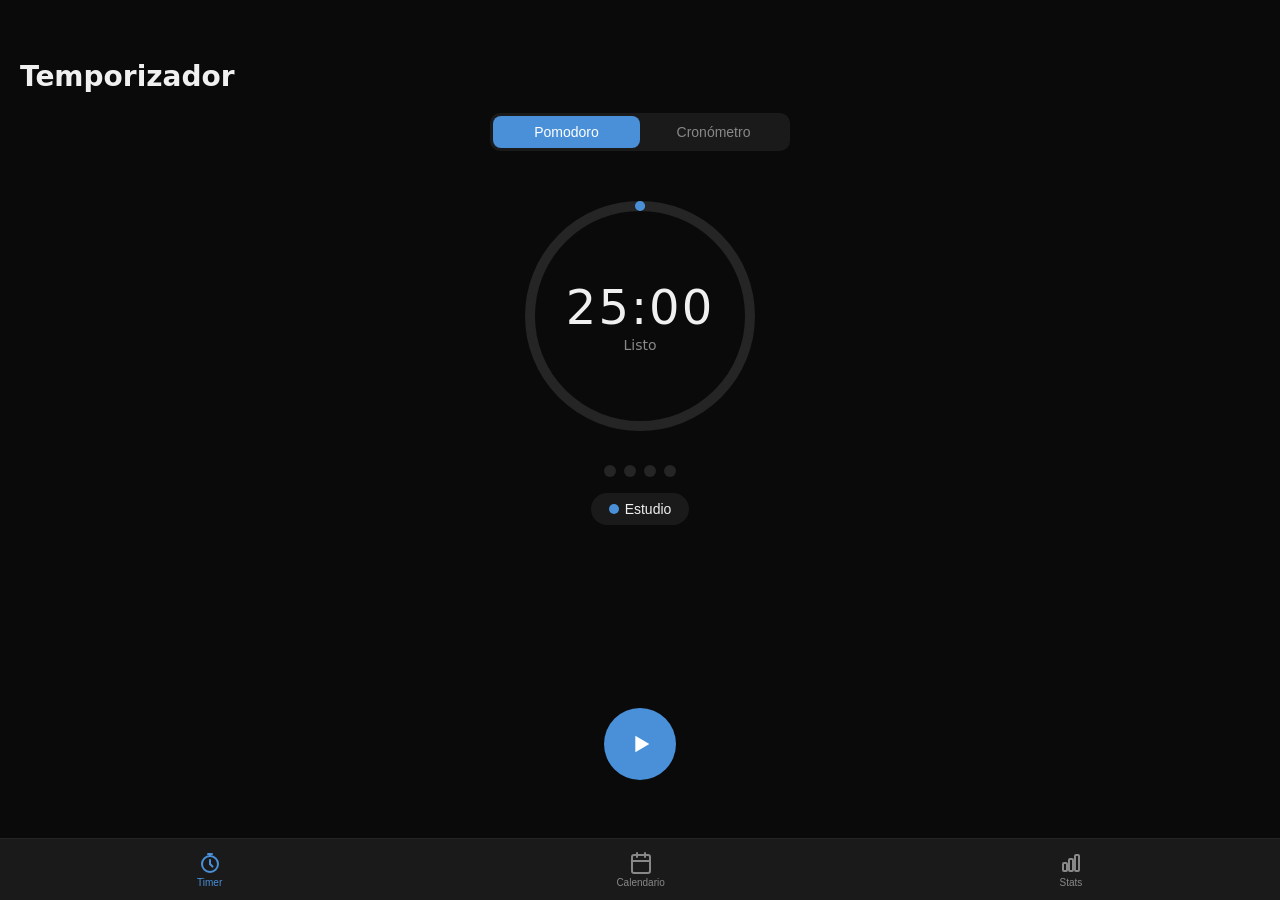
==== index.html @ 179d755c "Add FocusTimer PWA: Pomodoro timer + stopwatch with calendar tracking Personal productivity app with" ====
<!DOCTYPE html>
<html lang="es">
<head>
    <meta charset="UTF-8">
    <meta name="viewport" content="width=device-width, initial-scale=1.0, user-scalable=no, viewport-fit=cover">
    <meta name="apple-mobile-web-app-capable" content="yes">
    <meta name="apple-mobile-web-app-status-bar-style" content="black-translucent">
    <meta name="apple-mobile-web-app-title" content="FocusTimer">
    <meta name="theme-color" content="#0a0a0a">
    <link rel="manifest" href="manifest.json">
    <link rel="apple-touch-icon" href="icon-192.png">
    <link rel="icon" type="image/svg+xml" href="icon-192.svg">
    <title>FocusTimer</title>
    <link rel="stylesheet" href="style.css">
</head>
<body>
    <!-- Tab: Temporizador -->
    <main id="tab-timer" class="tab-content active">
        <h1 class="tab-title">Temporizador</h1>

        <div class="mode-toggle">
            <button class="mode-btn active" data-mode="pomodoro">Pomodoro</button>
            <button class="mode-btn" data-mode="libre">Cronómetro</button>
        </div>

        <!-- Pomodoro Ring -->
        <div id="timer-display" class="timer-display">
            <svg id="ring-svg" class="ring" viewBox="0 0 200 200">
                <circle class="ring-bg" cx="100" cy="100" r="88" />
                <circle id="ring-progress" class="ring-fg" cx="100" cy="100" r="88"
                    stroke-dasharray="553" stroke-dashoffset="0" />
            </svg>
            <div class="timer-center">
                <span id="timer-time" class="timer-time">25:00</span>
                <span id="timer-label" class="timer-label">Listo</span>
            </div>
        </div>

        <!-- Pomodoro dots -->
        <div id="pomodoro-dots" class="pomodoro-dots">
            <span class="dot"></span>
            <span class="dot"></span>
            <span class="dot"></span>
            <span class="dot"></span>
        </div>

        <!-- Category selector -->
        <button id="btn-category" class="category-chip">
            <span id="cat-dot" class="cat-dot"></span>
            <span id="cat-name">Sin categoría</span>
        </button>

        <!-- Controls -->
        <div class="controls">
            <button id="btn-stop" class="ctrl-btn ctrl-secondary hidden">
                <svg viewBox="0 0 24 24"><rect x="6" y="6" width="12" height="12" rx="2"/></svg>
            </button>
            <button id="btn-play" class="ctrl-btn ctrl-primary">
                <svg id="icon-play" viewBox="0 0 24 24"><polygon points="8,5 20,12 8,19"/></svg>
                <svg id="icon-pause" viewBox="0 0 24 24" class="hidden"><rect x="6" y="5" width="4" height="14" rx="1"/><rect x="14" y="5" width="4" height="14" rx="1"/></svg>
            </button>
            <button id="btn-reset" class="ctrl-btn ctrl-secondary hidden">
                <svg viewBox="0 0 24 24"><path d="M3.5 2v6h6M3.7 8A9 9 0 1 1 3 12" fill="none" stroke="currentColor" stroke-width="2" stroke-linecap="round"/></svg>
            </button>
        </div>
    </main>

    <!-- Tab: Calendario -->
    <main id="tab-calendar" class="tab-content">
        <h1 class="tab-title">Calendario</h1>
        <div class="cal-header">
            <button id="cal-prev" class="cal-nav">&lt;</button>
            <span id="cal-month" class="cal-month"></span>
            <button id="cal-next" class="cal-nav">&gt;</button>
        </div>
        <div class="cal-weekdays">
            <span>L</span><span>M</span><span>X</span><span>J</span><span>V</span><span>S</span><span>D</span>
        </div>
        <div id="cal-grid" class="cal-grid"></div>

        <!-- Day detail modal -->
        <div id="day-modal" class="modal hidden">
            <div class="modal-content">
                <div class="modal-header">
                    <h2 id="modal-date"></h2>
                    <button id="modal-close" class="modal-close">&times;</button>
                </div>
                <div id="modal-summary" class="modal-summary"></div>
                <div id="modal-sessions" class="modal-sessions"></div>
            </div>
        </div>
    </main>

    <!-- Tab: Estadísticas -->
    <main id="tab-stats" class="tab-content">
        <h1 class="tab-title">Estadísticas</h1>
        <div class="mode-toggle">
            <button class="period-btn active" data-period="hoy">Hoy</button>
            <button class="period-btn" data-period="semana">Semana</button>
            <button class="period-btn" data-period="mes">Mes</button>
        </div>
        <div class="stats-cards">
            <div class="stat-card">
                <span id="stat-time" class="stat-value">0m</span>
                <span class="stat-label">Tiempo total</span>
            </div>
            <div class="stat-card">
                <span id="stat-sessions" class="stat-value">0</span>
                <span class="stat-label">Sesiones</span>
            </div>
        </div>
        <h3 class="section-title">Por categoría</h3>
        <div id="stats-breakdown" class="stats-breakdown"></div>
        <button id="btn-manage-cats" class="manage-cats-btn">Gestionar categorías</button>
    </main>

    <!-- Category picker modal -->
    <div id="cat-modal" class="modal hidden">
        <div class="modal-content">
            <div class="modal-header">
                <h2>Categoría</h2>
                <button id="cat-modal-close" class="modal-close">&times;</button>
            </div>
            <div id="cat-list" class="cat-list"></div>
        </div>
    </div>

    <!-- Category manager modal -->
    <div id="cat-manager-modal" class="modal hidden">
        <div class="modal-content">
            <div class="modal-header">
                <h2>Categorías</h2>
                <button id="cat-manager-close" class="modal-close">&times;</button>
            </div>
            <div id="cat-manager-list" class="cat-list"></div>
            <div class="cat-editor">
                <input id="cat-edit-name" type="text" placeholder="Nombre" maxlength="30">
                <input id="cat-edit-color" type="color" value="#4A90D9">
                <button id="cat-edit-save" class="cat-save-btn">Agregar</button>
            </div>
        </div>
    </div>

    <!-- Tab bar -->
    <nav class="tab-bar">
        <button class="tab active" data-tab="timer">
            <svg viewBox="0 0 24 24"><circle cx="12" cy="13" r="8" fill="none" stroke="currentColor" stroke-width="2"/><path d="M12 9v4l2.5 2.5" fill="none" stroke="currentColor" stroke-width="2" stroke-linecap="round"/><path d="M12 5V3M10 3h4" fill="none" stroke="currentColor" stroke-width="2" stroke-linecap="round"/></svg>
            <span>Timer</span>
        </button>
        <button class="tab" data-tab="calendar">
            <svg viewBox="0 0 24 24"><rect x="3" y="4" width="18" height="18" rx="2" fill="none" stroke="currentColor" stroke-width="2"/><path d="M16 2v4M8 2v4M3 10h18" fill="none" stroke="currentColor" stroke-width="2" stroke-linecap="round"/></svg>
            <span>Calendario</span>
        </button>
        <button class="tab" data-tab="stats">
            <svg viewBox="0 0 24 24"><rect x="4" y="12" width="4" height="8" rx="1" fill="none" stroke="currentColor" stroke-width="2"/><rect x="10" y="8" width="4" height="12" rx="1" fill="none" stroke="currentColor" stroke-width="2"/><rect x="16" y="4" width="4" height="16" rx="1" fill="none" stroke="currentColor" stroke-width="2"/></svg>
            <span>Stats</span>
        </button>
    </nav>

    <script src="app.js"></script>
</body>
</html>
---- style.css ----
* { margin: 0; padding: 0; box-sizing: border-box; }

:root {
    --bg: #0a0a0a;
    --surface: #1a1a1a;
    --surface2: #252525;
    --text: #f0f0f0;
    --text2: #888;
    --accent: #4A90D9;
    --safe-bottom: env(safe-area-inset-bottom, 0px);
}

body {
    font-family: -apple-system, BlinkMacSystemFont, 'SF Pro', system-ui, sans-serif;
    background: var(--bg);
    color: var(--text);
    min-height: 100dvh;
    overflow: hidden;
    -webkit-user-select: none;
    user-select: none;
}

/* Tabs */
.tab-content {
    display: none;
    flex-direction: column;
    align-items: center;
    padding: 60px 20px 100px;
    height: 100dvh;
    overflow-y: auto;
}
.tab-content.active { display: flex; }

.tab-title {
    font-size: 28px;
    font-weight: 700;
    margin-bottom: 20px;
    width: 100%;
}

/* Tab bar */
.tab-bar {
    position: fixed;
    bottom: 0;
    left: 0;
    right: 0;
    display: flex;
    justify-content: space-around;
    background: var(--surface);
    border-top: 1px solid var(--surface2);
    padding: 8px 0 calc(8px + var(--safe-bottom));
    z-index: 100;
}
.tab {
    background: none;
    border: none;
    color: var(--text2);
    display: flex;
    flex-direction: column;
    align-items: center;
    gap: 2px;
    font-size: 10px;
    cursor: pointer;
    padding: 4px 16px;
}
.tab svg { width: 24px; height: 24px; pointer-events: none; }
.tab.active { color: var(--accent); }
.tab.active svg { stroke: var(--accent); }

/* Mode toggle */
.mode-toggle {
    display: flex;
    background: var(--surface);
    border-radius: 10px;
    padding: 3px;
    margin-bottom: 24px;
    width: 100%;
    max-width: 300px;
}
.mode-btn, .period-btn {
    flex: 1;
    padding: 8px 16px;
    border: none;
    background: none;
    color: var(--text2);
    border-radius: 8px;
    font-size: 14px;
    cursor: pointer;
    transition: all 0.2s;
}
.mode-btn.active, .period-btn.active {
    background: var(--accent);
    color: white;
}

/* Timer display */
.timer-display {
    position: relative;
    width: 250px;
    height: 250px;
    margin: 16px 0;
}
.ring { width: 100%; height: 100%; transform: rotate(-90deg); }
.ring-bg { fill: none; stroke: var(--surface2); stroke-width: 8; }
.ring-fg {
    fill: none;
    stroke: var(--accent);
    stroke-width: 8;
    stroke-linecap: round;
    transition: stroke-dashoffset 0.5s linear;
}
.timer-center {
    position: absolute;
    top: 50%; left: 50%;
    transform: translate(-50%, -50%);
    text-align: center;
}
.timer-time {
    display: block;
    font-size: 48px;
    font-weight: 300;
    font-variant-numeric: tabular-nums;
    letter-spacing: 2px;
}
.timer-label {
    font-size: 14px;
    color: var(--text2);
}

/* Pomodoro dots */
.pomodoro-dots {
    display: flex;
    gap: 8px;
    margin: 8px 0 16px;
}
.dot {
    width: 12px;
    height: 12px;
    border-radius: 50%;
    background: var(--surface2);
    transition: background 0.3s;
}
.dot.filled { background: var(--accent); }

/* Category chip */
.category-chip {
    display: flex;
    align-items: center;
    gap: 6px;
    padding: 8px 18px;
    background: var(--surface);
    border: none;
    border-radius: 20px;
    color: var(--text);
    font-size: 14px;
    cursor: pointer;
    margin-bottom: 24px;
}
.cat-dot {
    width: 10px;
    height: 10px;
    border-radius: 50%;
    background: var(--accent);
}

/* Controls */
.controls {
    display: flex;
    align-items: center;
    gap: 20px;
    margin-top: auto;
    padding-bottom: 20px;
}
.ctrl-btn {
    border: none;
    border-radius: 50%;
    cursor: pointer;
    display: flex;
    align-items: center;
    justify-content: center;
    transition: transform 0.15s;
}
.ctrl-btn:active { transform: scale(0.9); }
.ctrl-btn svg { fill: currentColor; pointer-events: none; }
.ctrl-primary {
    width: 72px;
    height: 72px;
    background: var(--accent);
    color: white;
}
.ctrl-primary svg { width: 28px; height: 28px; }
.ctrl-secondary {
    width: 52px;
    height: 52px;
    background: var(--surface);
    color: var(--text);
}
.ctrl-secondary svg { width: 22px; height: 22px; }

/* Calendar */
.cal-header {
    display: flex;
    align-items: center;
    justify-content: space-between;
    width: 100%;
    margin-bottom: 16px;
}
.cal-month { font-size: 18px; font-weight: 600; }
.cal-nav {
    background: var(--surface);
    border: none;
    color: var(--text);
    width: 36px;
    height: 36px;
    border-radius: 10px;
    font-size: 16px;
    cursor: pointer;
}
.cal-weekdays {
    display: grid;
    grid-template-columns: repeat(7, 1fr);
    width: 100%;
    margin-bottom: 4px;
}
.cal-weekdays span {
    text-align: center;
    font-size: 12px;
    font-weight: 600;
    color: var(--text2);
}
.cal-grid {
    display: grid;
    grid-template-columns: repeat(7, 1fr);
    gap: 3px;
    width: 100%;
}
.cal-cell {
    aspect-ratio: 1;
    display: flex;
    flex-direction: column;
    align-items: center;
    justify-content: center;
    border-radius: 8px;
    font-size: 13px;
    cursor: pointer;
    gap: 2px;
    position: relative;
}
.cal-cell.today { font-weight: 700; color: var(--accent); }
.cal-cell.has-data { background: var(--surface2); }
.cal-cell-dots {
    display: flex;
    gap: 2px;
}
.cal-cell-dots span {
    width: 4px;
    height: 4px;
    border-radius: 50%;
}

/* Modal */
.modal {
    position: fixed;
    top: 0; left: 0; right: 0; bottom: 0;
    background: rgba(0,0,0,0.6);
    display: flex;
    align-items: flex-end;
    z-index: 200;
    animation: fadeIn 0.2s;
}
.modal.hidden { display: none; }
.modal-content {
    background: var(--surface);
    width: 100%;
    max-height: 70dvh;
    border-radius: 16px 16px 0 0;
    padding: 20px;
    padding-bottom: calc(20px + var(--safe-bottom));
    overflow-y: auto;
    animation: slideUp 0.25s;
}
@keyframes fadeIn { from { opacity: 0; } }
@keyframes slideUp { from { transform: translateY(100%); } }
.modal-header {
    display: flex;
    justify-content: space-between;
    align-items: center;
    margin-bottom: 16px;
}
.modal-header h2 { font-size: 18px; }
.modal-close {
    background: none;
    border: none;
    color: var(--text2);
    font-size: 24px;
    cursor: pointer;
}
.modal-summary {
    display: flex;
    gap: 24px;
    margin-bottom: 16px;
    padding: 12px;
    background: var(--surface2);
    border-radius: 10px;
}
.modal-summary div { text-align: center; flex: 1; }
.modal-summary .val { font-size: 20px; font-weight: 700; display: block; }
.modal-summary .lbl { font-size: 12px; color: var(--text2); }
.modal-sessions { display: flex; flex-direction: column; gap: 8px; }
.session-row {
    display: flex;
    align-items: center;
    gap: 8px;
    padding: 10px;
    background: var(--surface2);
    border-radius: 8px;
}
.session-row .s-dot {
    width: 10px;
    height: 10px;
    border-radius: 50%;
    flex-shrink: 0;
}
.session-row .s-name { flex: 1; font-size: 14px; }
.session-row .s-info {
    text-align: right;
    font-size: 13px;
}
.session-row .s-mode {
    font-size: 11px;
    color: var(--text2);
}

/* Category list */
.cat-list { display: flex; flex-direction: column; gap: 4px; }
.cat-item {
    display: flex;
    align-items: center;
    gap: 10px;
    padding: 12px;
    border-radius: 8px;
    cursor: pointer;
    background: var(--surface2);
}
.cat-item:active { opacity: 0.7; }
.cat-item .ci-dot {
    width: 14px;
    height: 14px;
    border-radius: 50%;
    flex-shrink: 0;
}
.cat-item .ci-name { flex: 1; font-size: 15px; }
.cat-item .ci-check { color: var(--accent); font-size: 18px; }
.cat-item .ci-badge {
    font-size: 11px;
    color: var(--text2);
}
.cat-item .ci-delete {
    background: none;
    border: none;
    color: #e74c3c;
    font-size: 18px;
    cursor: pointer;
    padding: 0 4px;
}

/* Cat editor */
.cat-editor {
    display: flex;
    gap: 8px;
    margin-top: 12px;
    align-items: center;
}
.cat-editor input[type="text"] {
    flex: 1;
    padding: 10px;
    background: var(--bg);
    border: 1px solid var(--surface2);
    border-radius: 8px;
    color: var(--text);
    font-size: 14px;
}
.cat-editor input[type="color"] {
    width: 40px;
    height: 40px;
    border: none;
    border-radius: 8px;
    cursor: pointer;
    background: none;
}
.cat-save-btn {
    padding: 10px 16px;
    background: var(--accent);
    color: white;
    border: none;
    border-radius: 8px;
    font-size: 14px;
    cursor: pointer;
}

/* Stats */
.stats-cards {
    display: flex;
    gap: 12px;
    width: 100%;
    margin-bottom: 24px;
}
.stat-card {
    flex: 1;
    background: var(--surface);
    border-radius: 12px;
    padding: 16px;
    text-align: center;
}
.stat-value {
    display: block;
    font-size: 28px;
    font-weight: 700;
}
.stat-label {
    font-size: 12px;
    color: var(--text2);
}
.section-title {
    width: 100%;
    font-size: 16px;
    margin-bottom: 12px;
    color: var(--text2);
}
.stats-breakdown {
    width: 100%;
    display: flex;
    flex-direction: column;
    gap: 12px;
    margin-bottom: 24px;
}
.bar-row { width: 100%; }
.bar-header {
    display: flex;
    align-items: center;
    gap: 6px;
    margin-bottom: 4px;
    font-size: 14px;
}
.bar-header .b-dot {
    width: 10px;
    height: 10px;
    border-radius: 50%;
}
.bar-header .b-name { flex: 1; }
.bar-header .b-time { color: var(--text2); font-variant-numeric: tabular-nums; }
.bar-header .b-count { color: var(--text2); font-size: 12px; }
.bar-track {
    width: 100%;
    height: 8px;
    background: var(--surface2);
    border-radius: 4px;
    overflow: hidden;
}
.bar-fill {
    height: 100%;
    border-radius: 4px;
    transition: width 0.4s;
}

.manage-cats-btn {
    background: var(--surface);
    border: none;
    color: var(--accent);
    padding: 14px;
    width: 100%;
    border-radius: 10px;
    font-size: 15px;
    cursor: pointer;
}

.hidden { display: none !important; }

.empty-msg {
    color: var(--text2);
    font-size: 14px;
    text-align: center;
    padding: 20px;
}
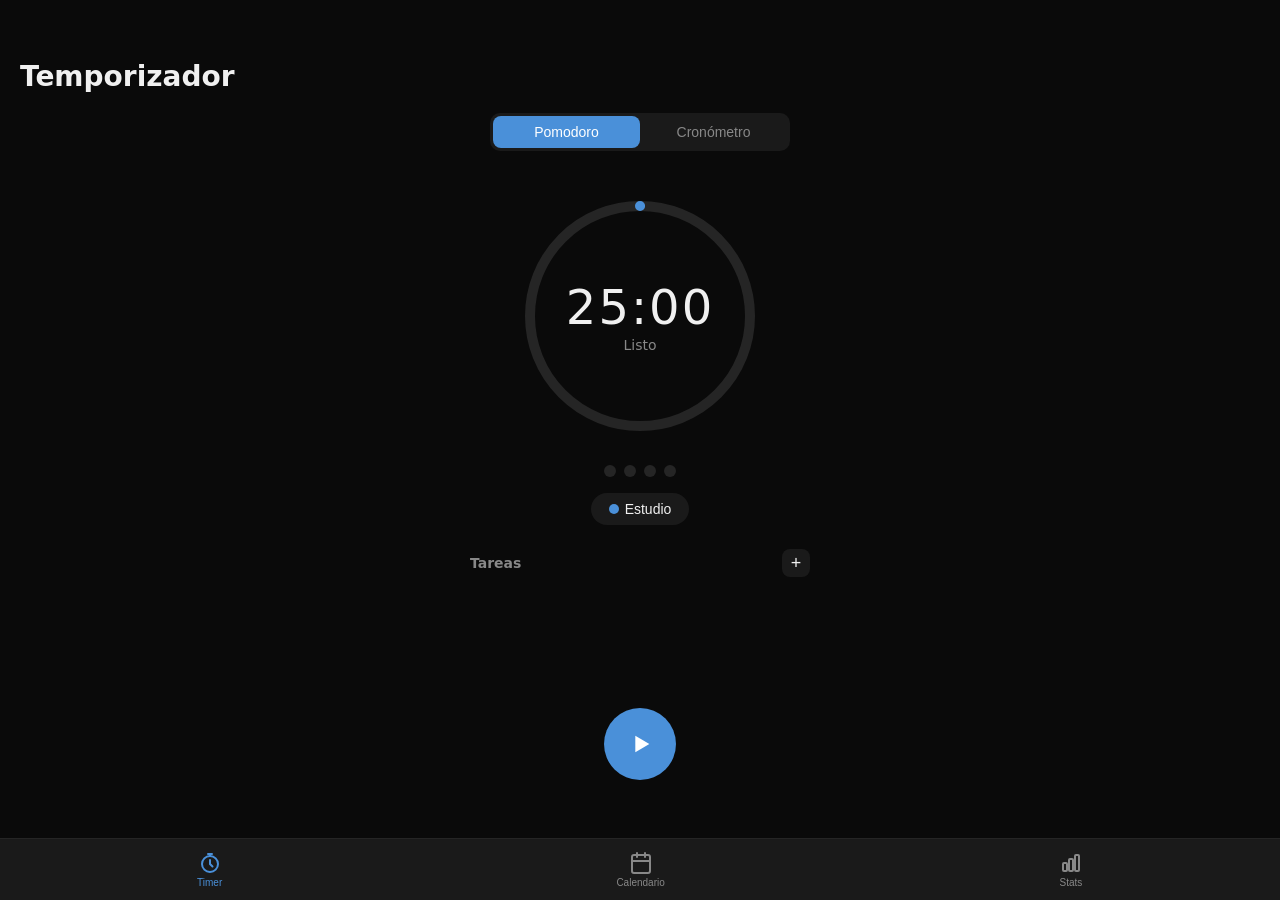
==== commit c0b49d0f: "Add task checklist, mood rating, and data export/import - Task checklist on timer tab: add, check of" ====
--- a/index.html
+++ b/index.html
@@ -50,6 +50,19 @@
             <span id="cat-name">Sin categoría</span>
         </button>
 
+        <!-- Task checklist -->
+        <div class="tasks-section">
+            <div class="tasks-header">
+                <span class="tasks-title">Tareas</span>
+                <button id="btn-toggle-tasks" class="tasks-toggle">+</button>
+            </div>
+            <div id="tasks-input-row" class="tasks-input-row hidden">
+                <input id="task-input" type="text" placeholder="Nueva tarea..." maxlength="100">
+                <button id="btn-add-task" class="task-add-btn">Agregar</button>
+            </div>
+            <ul id="task-list" class="task-list"></ul>
+        </div>
+
         <!-- Controls -->
         <div class="controls">
             <button id="btn-stop" class="ctrl-btn ctrl-secondary hidden">
@@ -108,11 +121,46 @@
                 <span id="stat-sessions" class="stat-value">0</span>
                 <span class="stat-label">Sesiones</span>
             </div>
+            <div class="stat-card">
+                <span id="stat-mood" class="stat-value">—</span>
+                <span class="stat-label">Ánimo prom.</span>
+            </div>
         </div>
         <h3 class="section-title">Por categoría</h3>
         <div id="stats-breakdown" class="stats-breakdown"></div>
         <button id="btn-manage-cats" class="manage-cats-btn">Gestionar categorías</button>
+
+        <div class="export-section">
+            <button id="btn-export" class="export-btn">Exportar datos (JSON)</button>
+            <label id="btn-import" class="export-btn import-btn">
+                Importar datos
+                <input type="file" id="import-file" accept=".json" hidden>
+            </label>
+        </div>
     </main>
+
+    <!-- Mood rating modal -->
+    <div id="mood-modal" class="modal hidden">
+        <div class="modal-content">
+            <div class="modal-header">
+                <h2>¿Cómo te sentiste?</h2>
+            </div>
+            <p class="mood-subtitle">Valora tu sesión del 1 al 10</p>
+            <div id="mood-buttons" class="mood-buttons">
+                <button class="mood-btn" data-mood="1">1</button>
+                <button class="mood-btn" data-mood="2">2</button>
+                <button class="mood-btn" data-mood="3">3</button>
+                <button class="mood-btn" data-mood="4">4</button>
+                <button class="mood-btn" data-mood="5">5</button>
+                <button class="mood-btn" data-mood="6">6</button>
+                <button class="mood-btn" data-mood="7">7</button>
+                <button class="mood-btn" data-mood="8">8</button>
+                <button class="mood-btn" data-mood="9">9</button>
+                <button class="mood-btn" data-mood="10">10</button>
+            </div>
+            <button id="mood-skip" class="mood-skip">Omitir</button>
+        </div>
+    </div>
 
     <!-- Category picker modal -->
     <div id="cat-modal" class="modal hidden">
--- a/style.css
+++ b/style.css
@@ -474,6 +474,190 @@
     cursor: pointer;
 }
 
+/* Export/Import */
+.export-section {
+    width: 100%;
+    margin-top: 16px;
+    display: flex;
+    gap: 8px;
+}
+.export-btn {
+    flex: 1;
+    padding: 14px;
+    background: var(--surface);
+    border: 1px solid var(--surface2);
+    color: var(--text);
+    border-radius: 10px;
+    font-size: 14px;
+    cursor: pointer;
+    text-align: center;
+}
+.import-btn { color: var(--text2); }
+.export-btn:active { opacity: 0.7; }
+
+/* Tasks */
+.tasks-section {
+    width: 100%;
+    max-width: 340px;
+    margin-bottom: 16px;
+}
+.tasks-header {
+    display: flex;
+    justify-content: space-between;
+    align-items: center;
+    margin-bottom: 8px;
+}
+.tasks-title {
+    font-size: 14px;
+    font-weight: 600;
+    color: var(--text2);
+}
+.tasks-toggle {
+    background: var(--surface);
+    border: none;
+    color: var(--text);
+    width: 28px;
+    height: 28px;
+    border-radius: 8px;
+    font-size: 18px;
+    cursor: pointer;
+    line-height: 1;
+}
+.tasks-input-row {
+    display: flex;
+    gap: 6px;
+    margin-bottom: 8px;
+}
+.tasks-input-row input {
+    flex: 1;
+    padding: 8px 10px;
+    background: var(--surface);
+    border: 1px solid var(--surface2);
+    border-radius: 8px;
+    color: var(--text);
+    font-size: 13px;
+}
+.task-add-btn {
+    padding: 8px 12px;
+    background: var(--accent);
+    color: white;
+    border: none;
+    border-radius: 8px;
+    font-size: 13px;
+    cursor: pointer;
+}
+.task-list {
+    list-style: none;
+    display: flex;
+    flex-direction: column;
+    gap: 4px;
+}
+.task-item {
+    display: flex;
+    align-items: center;
+    gap: 8px;
+    padding: 8px 10px;
+    background: var(--surface);
+    border-radius: 8px;
+    font-size: 13px;
+}
+.task-item.done .task-text {
+    text-decoration: line-through;
+    color: var(--text2);
+}
+.task-check {
+    width: 18px;
+    height: 18px;
+    border-radius: 50%;
+    border: 2px solid var(--text2);
+    background: none;
+    cursor: pointer;
+    flex-shrink: 0;
+    padding: 0;
+    display: flex;
+    align-items: center;
+    justify-content: center;
+    color: transparent;
+    font-size: 11px;
+}
+.task-item.done .task-check {
+    border-color: var(--accent);
+    background: var(--accent);
+    color: white;
+}
+.task-text { flex: 1; }
+.task-delete {
+    background: none;
+    border: none;
+    color: var(--text2);
+    cursor: pointer;
+    font-size: 16px;
+    padding: 0 2px;
+}
+
+/* Mood rating */
+.mood-subtitle {
+    color: var(--text2);
+    font-size: 14px;
+    margin-bottom: 16px;
+    text-align: center;
+}
+.mood-buttons {
+    display: grid;
+    grid-template-columns: repeat(5, 1fr);
+    gap: 8px;
+    margin-bottom: 16px;
+}
+.mood-btn {
+    aspect-ratio: 1;
+    border: 2px solid var(--surface2);
+    border-radius: 12px;
+    background: var(--surface2);
+    color: var(--text);
+    font-size: 18px;
+    font-weight: 600;
+    cursor: pointer;
+    transition: all 0.15s;
+}
+.mood-btn:active, .mood-btn.selected {
+    border-color: var(--accent);
+    background: var(--accent);
+    color: white;
+}
+.mood-skip {
+    width: 100%;
+    padding: 12px;
+    background: none;
+    border: 1px solid var(--surface2);
+    border-radius: 10px;
+    color: var(--text2);
+    font-size: 14px;
+    cursor: pointer;
+}
+
+/* Session mood/tasks in detail */
+.s-mood {
+    font-size: 11px;
+    color: var(--text2);
+}
+.s-tasks {
+    margin-top: 6px;
+    padding-left: 18px;
+    font-size: 12px;
+    color: var(--text2);
+}
+.s-tasks li { margin-bottom: 2px; }
+.s-tasks li.task-done { text-decoration: line-through; }
+.s-tasks li.task-pending { color: var(--text); }
+
+/* Stats mood average */
+.stat-mood {
+    display: flex;
+    align-items: center;
+    justify-content: center;
+    gap: 4px;
+}
+
 .hidden { display: none !important; }
 
 .empty-msg {
